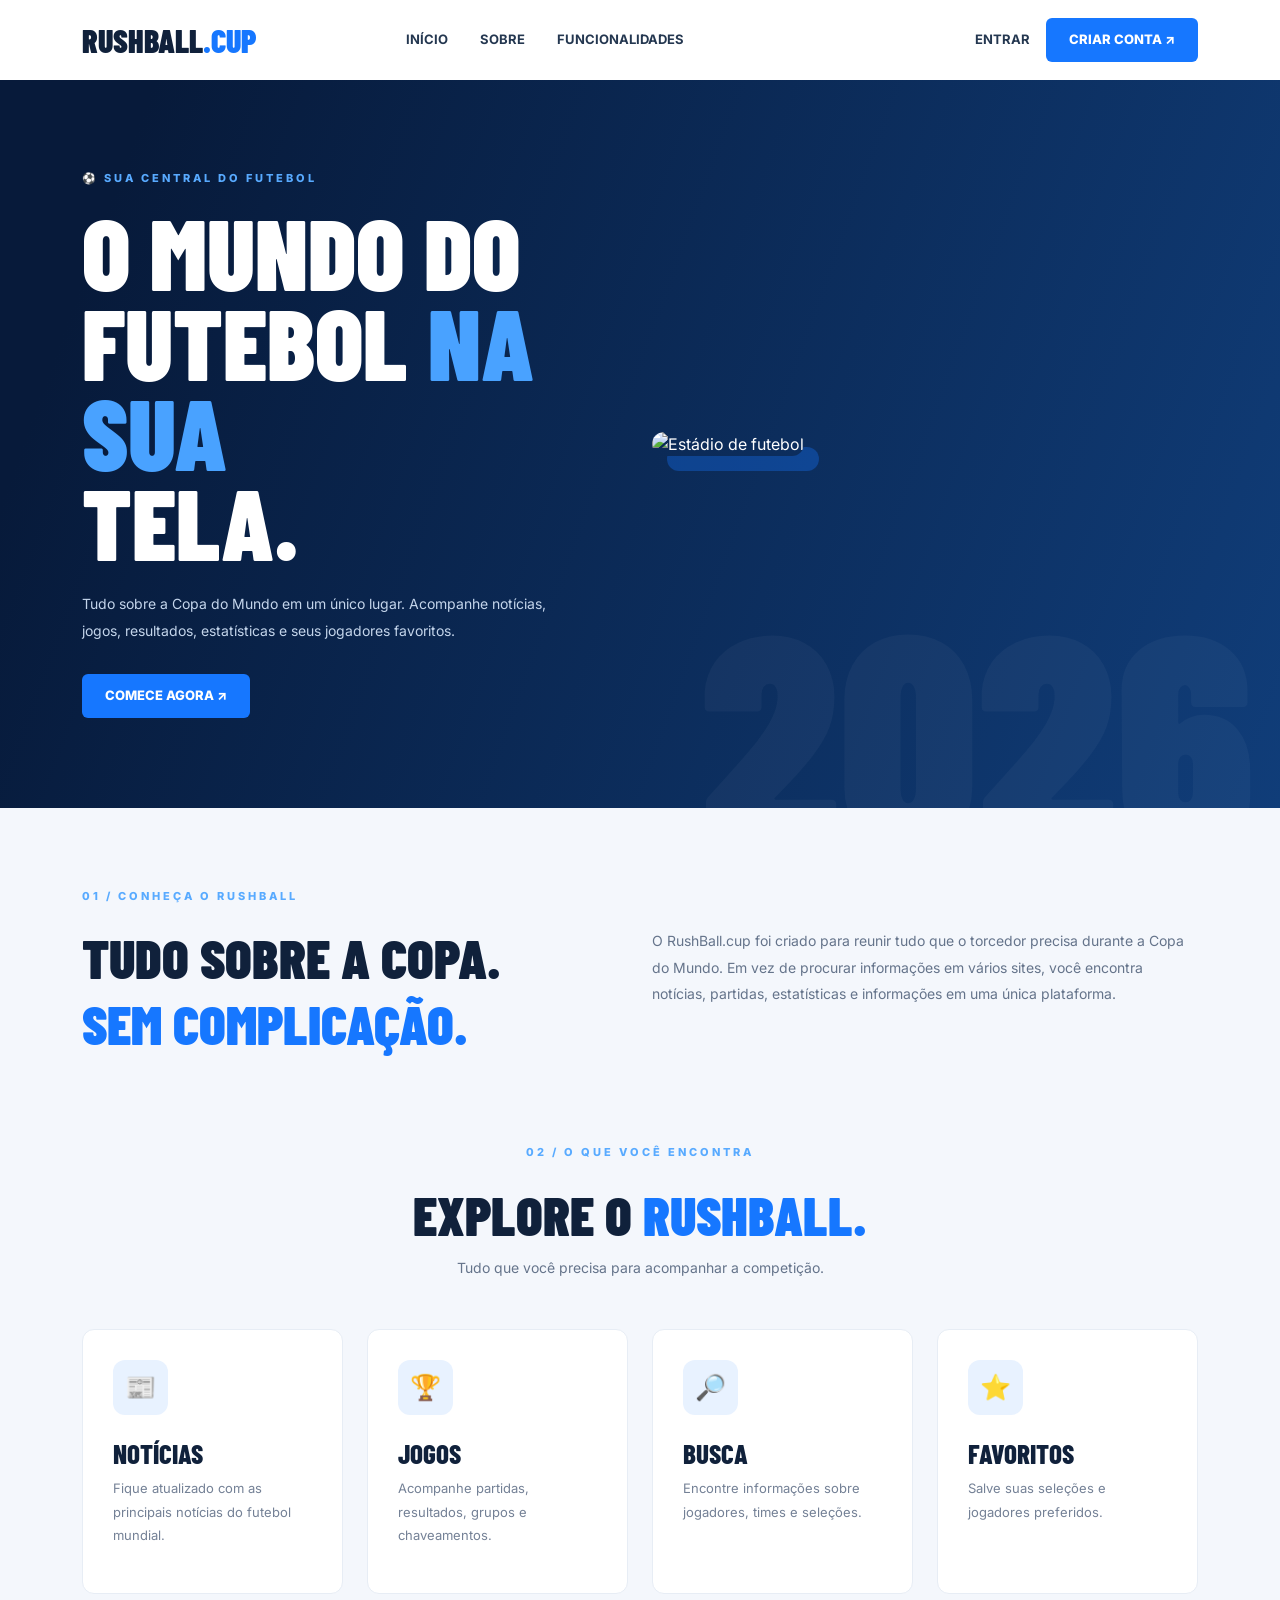
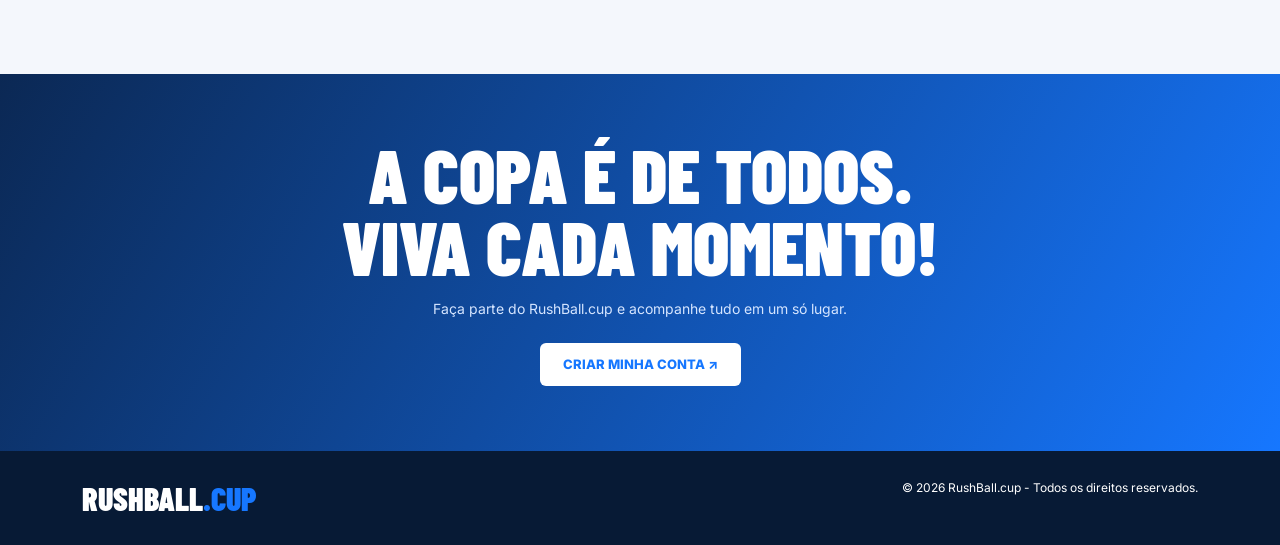
==== src/main/resources/templates/index.html @ 92660fd3 "index" ====
<!DOCTYPE html>
<html lang="pt-br">
<head>
<meta charset="UTF-8">
<meta name="viewport" content="width=device-width, initial-scale=1.0">
<title>RushBall.cup</title>

<link href="https://cdn.jsdelivr.net/npm/bootstrap@5.3.3/dist/css/bootstrap.min.css" rel="stylesheet">
<link href="https://fonts.googleapis.com/css2?family=Barlow+Condensed:wght@600;700;800;900&family=Inter:wght@400;500;600;700;800&display=swap" rel="stylesheet">

<style>
* {
    margin: 0;
    padding: 0;
    box-sizing: border-box;
}

body {
    background: #f4f7fc;
    color: #10213b;
    font-family: 'Inter', sans-serif;
}

/* NAVBAR */

.navbar {
    background: white;
    padding: 18px 0;
    box-shadow: 0 2px 15px #10213b0a;
}

.logo {
    font: 900 32px 'Barlow Condensed';
    color: #10213b;
    text-decoration: none;
}

.logo span {
    color: #1677ff;
}

.nav-link {
    color: #243750;
    font-size: 13px;
    font-weight: 700;
}

.nav-link:hover {
    color: #1677ff;
}

.btn-blue {
    background: #1677ff;
    color: white;
    padding: 12px 23px;
    border-radius: 6px;
    text-decoration: none;
    font-size: 13px;
    font-weight: 800;
    display: inline-block;
    border: none;
    transition: .3s;
}

.btn-blue:hover {
    background: #095bc9;
    color: white;
    transform: translateY(-3px);
}

/* HERO */

.hero {
    background: linear-gradient(110deg, #071a3a 10%, #103d79 100%);
    color: white;
    padding: 90px 0;
    overflow: hidden;
    position: relative;
}

.hero::after {
    content: "2026";
    position: absolute;
    right: 2%;
    bottom: -100px;
    font: 900 300px 'Barlow Condensed';
    color: #ffffff09;
}

.hero h1 {
    font: 900 clamp(65px, 8vw, 100px)/.9 'Barlow Condensed';
    position: relative;
    z-index: 1;
}

.hero h1 span {
    color: #49a2ff;
}

.hero p {
    color: #c4d5eb;
    font-size: 14px;
    line-height: 1.9;
    max-width: 470px;
    margin: 25px 0 30px;
    position: relative;
    z-index: 1;
}

.tag {
    color: #58aaff;
    font-size: 11px;
    font-weight: 800;
    letter-spacing: 3px;
    margin-bottom: 20px;
}

.hero-image {
    width: 100%;
    height: 350px;
    object-fit: cover;
    border-radius: 15px;
    box-shadow: 15px 15px 0 #1677ff55;
    position: relative;
    z-index: 1;
}

/* SOBRE */

section {
    padding: 80px 0;
}

.section-title {
    font: 900 55px 'Barlow Condensed';
    text-transform: uppercase;
}

.section-title span {
    color: #1677ff;
}

.description {
    color: #65748b;
    font-size: 14px;
    line-height: 1.9;
}

/* FUNCIONALIDADES */

.feature {
    background: white;
    padding: 30px;
    border-radius: 12px;
    height: 100%;
    border: 1px solid #e7edf5;
    transition: .3s;
}

.feature:hover {
    transform: translateY(-7px);
    box-shadow: 0 12px 30px #10213b12;
    border-color: #1677ff;
}

.feature-icon {
    width: 55px;
    height: 55px;
    border-radius: 12px;
    background: #e8f2ff;
    color: #1677ff;
    display: flex;
    justify-content: center;
    align-items: center;
    font-size: 25px;
}

.feature h3 {
    font: 800 27px 'Barlow Condensed';
    margin-top: 22px;
}

.feature p {
    color: #748196;
    font-size: 13px;
    line-height: 1.8;
}

/* CHAMADA FINAL */

.banner {
    background: linear-gradient(120deg, #0b2854, #1677ff);
    color: white;
    padding: 65px 20px;
    text-align: center;
}

.banner h2 {
    font: 900 clamp(45px, 7vw, 75px)/.95 'Barlow Condensed';
}

.banner p {
    color: #d5e5ff;
    font-size: 14px;
}

.banner .btn-blue {
    background: white;
    color: #1677ff;
}

.banner .btn-blue:hover {
    background: #e6f0ff;
}

/* FOOTER */

footer {
    background: #071a35;
    color: white;
    padding: 28px 0;
    font-size: 12px;
}

@media(max-width: 768px) {
    .hero {
        padding: 65px 0;
    }

    .hero-image {
        margin-top: 45px;
        height: 250px;
    }

    .section-title {
        font-size: 43px;
    }

    .navbar .btn-blue {
        margin-top: 10px;
    }
}
</style>
</head>

<body>

<!-- MENU -->
<nav class="navbar navbar-expand-lg">
<div class="container">

<a href="#" class="logo">RUSHBALL<span>.CUP</span></a>

<button class="navbar-toggler" type="button" data-bs-toggle="collapse" data-bs-target="#menu">
<span class="navbar-toggler-icon"></span>
</button>

<div class="collapse navbar-collapse" id="menu">

<!-- LINKS CENTRALIZADOS -->
<ul class="navbar-nav mx-auto gap-lg-3">
<li class="nav-item"><a href="#" class="nav-link">INÍCIO</a></li>
<li class="nav-item"><a href="#sobre" class="nav-link">SOBRE</a></li>
<li class="nav-item"><a href="#recursos" class="nav-link">FUNCIONALIDADES</a></li>
</ul>

<!-- BOTÕES À DIREITA -->
<div class="d-flex align-items-center gap-3 ms-auto">
<a href="login.html" class="nav-link mb-0">ENTRAR</a>
<a href="cadastro.html" class="btn-blue">CRIAR CONTA ↗</a>
</div>

</div>
</div>
</nav>

<!-- BANNER PRINCIPAL -->
<div class="hero">
<div class="container">
<div class="row align-items-center">

<div class="col-lg-6">

<div class="tag">⚽ SUA CENTRAL DO FUTEBOL</div>

<h1>
O MUNDO DO<br>
FUTEBOL <span>NA SUA</span><br>
TELA.
</h1>

<p>
Tudo sobre a Copa do Mundo em um único lugar.
Acompanhe notícias, jogos, resultados, estatísticas
e seus jogadores favoritos.
</p>

<a href="cadastro.html" class="btn-blue">
COMECE AGORA ↗
</a>

</div>

<div class="col-lg-6">
<img class="hero-image"
src="https://images.unsplash.com/photo-1508098682722-e99c43a406b2?w=1000"
alt="Estádio de futebol">
</div>

</div>
</div>
</div>

<!-- SOBRE -->
<section id="sobre">
<div class="container">
<div class="row align-items-center">

<div class="col-lg-6">
<div class="tag">01 / CONHEÇA O RUSHBALL</div>

<h2 class="section-title">
TUDO SOBRE A COPA.<br>
<span>SEM COMPLICAÇÃO.</span>
</h2>
</div>

<div class="col-lg-6">
<p class="description">
O RushBall.cup foi criado para reunir tudo que o torcedor
precisa durante a Copa do Mundo. Em vez de procurar
informações em vários sites, você encontra notícias,
partidas, estatísticas e informações em uma única plataforma.
</p>
</div>

</div>
</div>
</section>

<!-- FUNCIONALIDADES -->
<section id="recursos" style="padding-top: 0">
<div class="container">

<div class="text-center mb-5">
<div class="tag">02 / O QUE VOCÊ ENCONTRA</div>
<h2 class="section-title">
EXPLORE O <span>RUSHBALL.</span>
</h2>
<p class="description">Tudo que você precisa para acompanhar a competição.</p>
</div>

<div class="row g-4">

<div class="col-md-3">
<div class="feature">
<div class="feature-icon">📰</div>
<h3>NOTÍCIAS</h3>
<p>Fique atualizado com as principais notícias do futebol mundial.</p>
</div>
</div>

<div class="col-md-3">
<div class="feature">
<div class="feature-icon">🏆</div>
<h3>JOGOS</h3>
<p>Acompanhe partidas, resultados, grupos e chaveamentos.</p>
</div>
</div>

<div class="col-md-3">
<div class="feature">
<div class="feature-icon">🔎</div>
<h3>BUSCA</h3>
<p>Encontre informações sobre jogadores, times e seleções.</p>
</div>
</div>

<div class="col-md-3">
<div class="feature">
<div class="feature-icon">⭐</div>
<h3>FAVORITOS</h3>
<p>Salve suas seleções e jogadores preferidos.</p>
</div>
</div>

</div>
</div>
</section>

<!-- CHAMADA FINAL -->
<div class="banner">
<div class="container">
<h2>A COPA É DE TODOS.<br>VIVA CADA MOMENTO!</h2>

<p class="mt-3 mb-4">
Faça parte do RushBall.cup e acompanhe tudo em um só lugar.
</p>

<a href="cadastro.html" class="btn-blue">
CRIAR MINHA CONTA ↗
</a>
</div>
</div>

<!-- RODAPÉ -->
<footer>
<div class="container d-flex justify-content-between flex-wrap gap-3">
<strong class="logo text-white">RUSHBALL<span>.CUP</span></strong>
<span>© 2026 RushBall.cup - Todos os direitos reservados.</span>
</div>
</footer>

<script src="https://cdn.jsdelivr.net/npm/bootstrap@5.3.3/dist/js/bootstrap.bundle.min.js"></script>

</body>
</html>
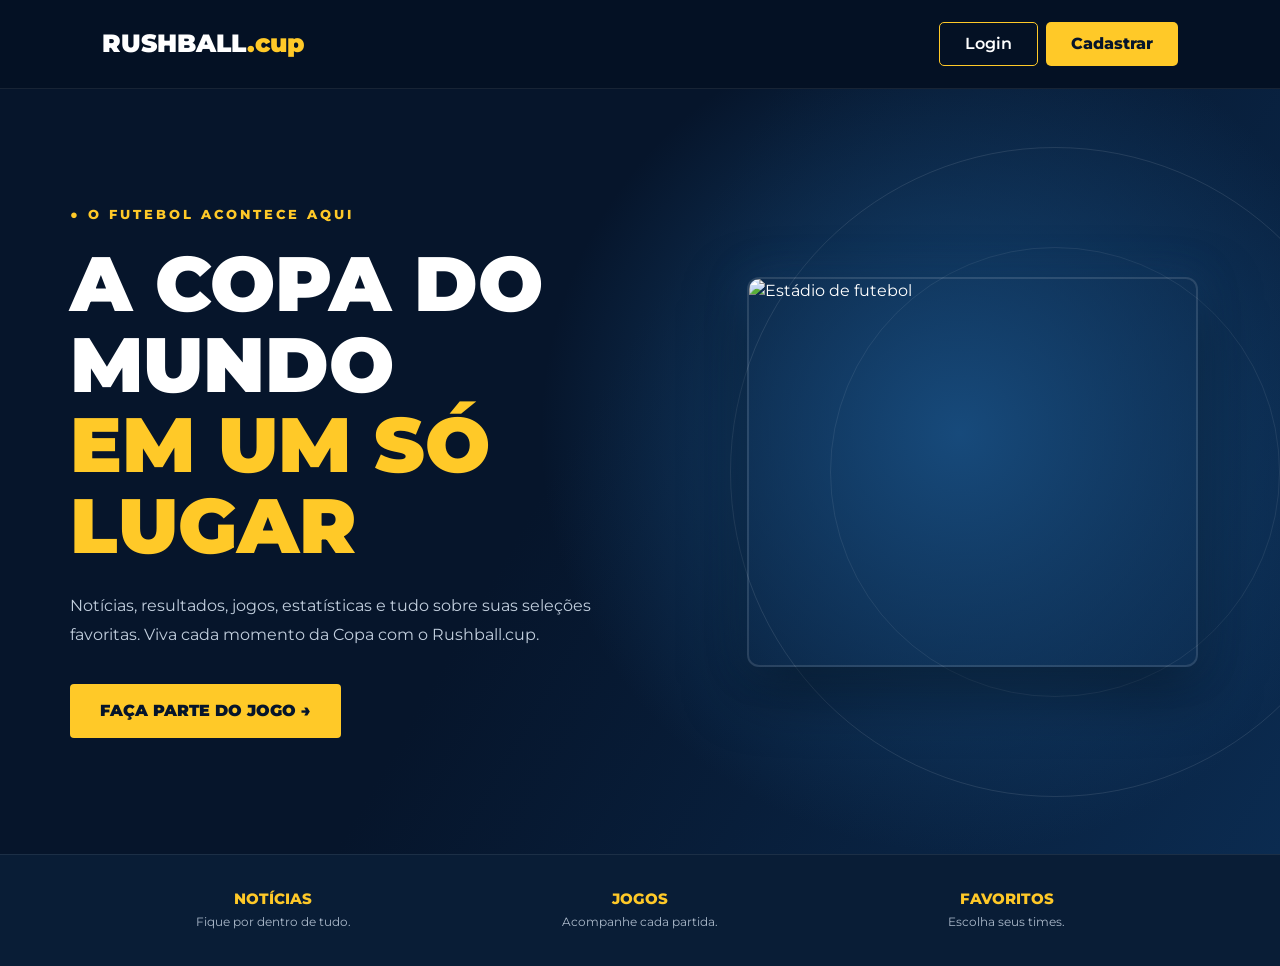
==== commit 7fb90799: "Mudanças no HTML e CSS" ====
--- a/src/main/resources/templates/index.html
+++ b/src/main/resources/templates/index.html
@@ -2,417 +2,348 @@
 <!DOCTYPE html>
 <html lang="pt-br">
 <head>
-<meta charset="UTF-8">
-<meta name="viewport" content="width=device-width, initial-scale=1.0">
-<title>RushBall.cup</title>
-
-<link href="https://cdn.jsdelivr.net/npm/bootstrap@5.3.3/dist/css/bootstrap.min.css" rel="stylesheet">
-<link href="https://fonts.googleapis.com/css2?family=Barlow+Condensed:wght@600;700;800;900&family=Inter:wght@400;500;600;700;800&display=swap" rel="stylesheet">
-
-<style>
-* {
-    margin: 0;
-    padding: 0;
-    box-sizing: border-box;
-}
-
-body {
-    background: #f4f7fc;
-    color: #10213b;
-    font-family: 'Inter', sans-serif;
-}
-
-/* NAVBAR */
-
-.navbar {
-    background: white;
-    padding: 18px 0;
-    box-shadow: 0 2px 15px #10213b0a;
-}
-
-.logo {
-    font: 900 32px 'Barlow Condensed';
-    color: #10213b;
-    text-decoration: none;
-}
-
-.logo span {
-    color: #1677ff;
-}
-
-.nav-link {
-    color: #243750;
-    font-size: 13px;
-    font-weight: 700;
-}
-
-.nav-link:hover {
-    color: #1677ff;
-}
-
-.btn-blue {
-    background: #1677ff;
-    color: white;
-    padding: 12px 23px;
-    border-radius: 6px;
-    text-decoration: none;
-    font-size: 13px;
-    font-weight: 800;
-    display: inline-block;
-    border: none;
-    transition: .3s;
-}
-
-.btn-blue:hover {
-    background: #095bc9;
-    color: white;
-    transform: translateY(-3px);
-}
-
-/* HERO */
-
-.hero {
-    background: linear-gradient(110deg, #071a3a 10%, #103d79 100%);
-    color: white;
-    padding: 90px 0;
-    overflow: hidden;
-    position: relative;
-}
-
-.hero::after {
-    content: "2026";
-    position: absolute;
-    right: 2%;
-    bottom: -100px;
-    font: 900 300px 'Barlow Condensed';
-    color: #ffffff09;
-}
-
-.hero h1 {
-    font: 900 clamp(65px, 8vw, 100px)/.9 'Barlow Condensed';
-    position: relative;
-    z-index: 1;
-}
-
-.hero h1 span {
-    color: #49a2ff;
-}
-
-.hero p {
-    color: #c4d5eb;
-    font-size: 14px;
-    line-height: 1.9;
-    max-width: 470px;
-    margin: 25px 0 30px;
-    position: relative;
-    z-index: 1;
-}
-
-.tag {
-    color: #58aaff;
-    font-size: 11px;
-    font-weight: 800;
-    letter-spacing: 3px;
-    margin-bottom: 20px;
-}
-
-.hero-image {
-    width: 100%;
-    height: 350px;
-    object-fit: cover;
-    border-radius: 15px;
-    box-shadow: 15px 15px 0 #1677ff55;
-    position: relative;
-    z-index: 1;
-}
-
-/* SOBRE */
-
-section {
-    padding: 80px 0;
-}
-
-.section-title {
-    font: 900 55px 'Barlow Condensed';
-    text-transform: uppercase;
-}
-
-.section-title span {
-    color: #1677ff;
-}
-
-.description {
-    color: #65748b;
-    font-size: 14px;
-    line-height: 1.9;
-}
-
-/* FUNCIONALIDADES */
-
-.feature {
-    background: white;
-    padding: 30px;
-    border-radius: 12px;
-    height: 100%;
-    border: 1px solid #e7edf5;
-    transition: .3s;
-}
-
-.feature:hover {
-    transform: translateY(-7px);
-    box-shadow: 0 12px 30px #10213b12;
-    border-color: #1677ff;
-}
-
-.feature-icon {
-    width: 55px;
-    height: 55px;
-    border-radius: 12px;
-    background: #e8f2ff;
-    color: #1677ff;
-    display: flex;
-    justify-content: center;
-    align-items: center;
-    font-size: 25px;
-}
-
-.feature h3 {
-    font: 800 27px 'Barlow Condensed';
-    margin-top: 22px;
-}
-
-.feature p {
-    color: #748196;
-    font-size: 13px;
-    line-height: 1.8;
-}
-
-/* CHAMADA FINAL */
-
-.banner {
-    background: linear-gradient(120deg, #0b2854, #1677ff);
-    color: white;
-    padding: 65px 20px;
-    text-align: center;
-}
-
-.banner h2 {
-    font: 900 clamp(45px, 7vw, 75px)/.95 'Barlow Condensed';
-}
-
-.banner p {
-    color: #d5e5ff;
-    font-size: 14px;
-}
-
-.banner .btn-blue {
-    background: white;
-    color: #1677ff;
-}
-
-.banner .btn-blue:hover {
-    background: #e6f0ff;
-}
-
-/* FOOTER */
-
-footer {
-    background: #071a35;
-    color: white;
-    padding: 28px 0;
-    font-size: 12px;
-}
-
-@media(max-width: 768px) {
-    .hero {
-        padding: 65px 0;
-    }
-
-    .hero-image {
-        margin-top: 45px;
-        height: 250px;
-    }
-
-    .section-title {
-        font-size: 43px;
-    }
-
-    .navbar .btn-blue {
-        margin-top: 10px;
-    }
-}
-</style>
+    <meta charset="UTF-8">
+    <meta name="viewport" content="width=device-width, initial-scale=1.0">
+    <title>Rushball.cup</title>
+
+    <link href="https://cdn.jsdelivr.net/npm/bootstrap@5.3.3/dist/css/bootstrap.min.css" rel="stylesheet">
+
+
+    <link href="https://fonts.googleapis.com/css2?family=Montserrat:wght@400;500;600;700;800;900&display=swap" rel="stylesheet">
+
+    <style>
+        * {
+            margin: 0;
+            padding: 0;
+            box-sizing: border-box;
+        }
+
+        body {
+            font-family: 'Montserrat', sans-serif;
+            background: #06152b;
+            color: white;
+            min-height: 100vh;
+        }
+
+        .navbar {
+            padding: 22px 7%;
+            background: rgba(4, 17, 36, 0.9);
+            border-bottom: 1px solid rgba(255,255,255,0.08);
+        }
+
+        .logo {
+            font-size: 25px;
+            font-weight: 900;
+            color: white;
+            text-decoration: none;
+        }
+
+        .logo span {
+            color: #ffc928;
+        }
+
+        .btn-login {
+            color: white;
+            border: 1px solid #ffc928;
+            border-radius: 5px;
+            padding: 9px 25px;
+            font-weight: 600;
+            text-decoration: none;
+            transition: 0.3s;
+        }
+
+        .btn-login:hover {
+            background: #ffc928;
+            color: #06152b;
+        }
+
+        .btn-cadastro {
+            background: #ffc928;
+            color: #06152b;
+            padding: 10px 25px;
+            border-radius: 5px;
+            font-weight: 800;
+            text-decoration: none;
+            transition: 0.3s;
+        }
+
+        .btn-cadastro:hover {
+            background: white;
+            color: #06152b;
+        }
+
+        .hero {
+            min-height: 85vh;
+            display: flex;
+            align-items: center;
+            position: relative;
+            overflow: hidden;
+            background:
+                radial-gradient(circle at 75% 45%, #174a7b 0%, transparent 40%),
+                linear-gradient(120deg, #06152b 45%, #0b2b50 100%);
+        }
+
+        .hero::before {
+            content: "";
+            position: absolute;
+            width: 650px;
+            height: 650px;
+            border: 1px solid rgba(255,255,255,0.10);
+            border-radius: 50%;
+            right: -100px;
+            top: 50%;
+            transform: translateY(-50%);
+        }
+
+        .hero:after {
+            content: "";
+            position: absolute;
+            width: 450px;
+            height: 450px;
+            border: 1px solid rgba(255,255,255,0.08);
+            border-radius: 50%;
+            right: 0;
+            top: 50%;
+            transform: translateY(-50%);
+        }
+
+        .hero-content {
+            position: relative;
+            z-index: 2;
+            padding: 80px 0;
+        }
+
+        .tag {
+            color: #ffc928;
+            font-size: 13px;
+            font-weight: 800;
+            letter-spacing: 3px;
+            margin-bottom: 20px;
+        }
+
+        .hero h1 {
+            font-size: clamp(45px, 6vw, 78px);
+            font-weight: 900;
+            line-height: 1.05;
+            text-transform: uppercase;
+            margin-bottom: 25px;
+        }
+
+        .hero h1 span {
+            color: #ffc928;
+        }
+
+        .hero p {
+            color: #c1cedd;
+            font-size: 16px;
+            line-height: 1.8;
+            max-width: 530px;
+            margin-bottom: 35px;
+        }
+
+        .hero-button {
+            display: inline-block;
+            background: #ffc928;
+            color: #06152b;
+            padding: 15px 30px;
+            text-decoration: none;
+            font-weight: 900;
+            border-radius: 4px;
+            transition: 0.3s;
+        }
+
+        .hero-button:hover {
+            background: white;
+            transform: translateY(-3px);
+        }
+
+      
+
+        .football-card {
+            position: relative;
+            z-index: 2;
+            display: flex;
+            align-items: center;
+            justify-content: center;
+            height: 420px;
+        }
+
+        .stadium-img {
+            width: 100%;
+            max-width: 520px;
+            height: 390px;
+            object-fit: cover;
+            border-radius: 12px;
+
+            box-shadow:
+                0 20px 60px rgba(0,0,0,0.5),
+                0 0 40px rgba(30,110,190,0.25);
+
+            border: 2px solid rgba(255,255,255,0.12);
+
+            animation: float 4s ease-in-out infinite;
+        }
+
+        @keyframes float {
+            0%, 100% {
+                transform: translateY(0);
+            }
+
+            50% {
+                transform: translateY(-12px);
+            }
+        }
+
+        
+
+        .features {
+            background: #091d36;
+            padding: 25px 7%;
+            border-top: 1px solid rgba(255,255,255,0.08);
+        }
+
+        .feature-item {
+            text-align: center;
+            padding: 10px;
+        }
+
+        .feature-item h5 {
+            color: #ffc928;
+            font-size: 15px;
+            font-weight: 800;
+            margin-bottom: 5px;
+        }
+
+        .feature-item p {
+            color: #aab8c9;
+            font-size: 12px;
+            margin: 0;
+        }
+
+        
+
+        @media (max-width: 768px) {
+            .navbar {
+                padding: 18px 5%;
+            }
+
+            .hero {
+                text-align: center;
+            }
+
+            .hero-content {
+                padding: 60px 20px 20px;
+            }
+
+            .hero p {
+                margin-left: auto;
+                margin-right: auto;
+            }
+
+            .football-card {
+                height: 280px;
+                padding: 15px;
+            }
+
+            .stadium-img {
+                height: 250px;
+            }
+
+            .features {
+                padding: 20px;
+            }
+        }
+
+    </style>
 </head>
 
 <body>
 
-<!-- MENU -->
-<nav class="navbar navbar-expand-lg">
-<div class="container">
-
-<a href="#" class="logo">RUSHBALL<span>.CUP</span></a>
-
-<button class="navbar-toggler" type="button" data-bs-toggle="collapse" data-bs-target="#menu">
-<span class="navbar-toggler-icon"></span>
-</button>
-
-<div class="collapse navbar-collapse" id="menu">
-
-<!-- LINKS CENTRALIZADOS -->
-<ul class="navbar-nav mx-auto gap-lg-3">
-<li class="nav-item"><a href="#" class="nav-link">INÍCIO</a></li>
-<li class="nav-item"><a href="#sobre" class="nav-link">SOBRE</a></li>
-<li class="nav-item"><a href="#recursos" class="nav-link">FUNCIONALIDADES</a></li>
-</ul>
-
-<!-- BOTÕES À DIREITA -->
-<div class="d-flex align-items-center gap-3 ms-auto">
-<a href="login.html" class="nav-link mb-0">ENTRAR</a>
-<a href="cadastro.html" class="btn-blue">CRIAR CONTA ↗</a>
-</div>
-
-</div>
-</div>
-</nav>
-
-<!-- BANNER PRINCIPAL -->
-<div class="hero">
-<div class="container">
-<div class="row align-items-center">
-
-<div class="col-lg-6">
-
-<div class="tag">⚽ SUA CENTRAL DO FUTEBOL</div>
-
-<h1>
-O MUNDO DO<br>
-FUTEBOL <span>NA SUA</span><br>
-TELA.
-</h1>
-
-<p>
-Tudo sobre a Copa do Mundo em um único lugar.
-Acompanhe notícias, jogos, resultados, estatísticas
-e seus jogadores favoritos.
-</p>
-
-<a href="cadastro.html" class="btn-blue">
-COMECE AGORA ↗
-</a>
-
-</div>
-
-<div class="col-lg-6">
-<img class="hero-image"
-src="https://images.unsplash.com/photo-1508098682722-e99c43a406b2?w=1000"
-alt="Estádio de futebol">
-</div>
-
-</div>
-</div>
-</div>
-
-<!-- SOBRE -->
-<section id="sobre">
-<div class="container">
-<div class="row align-items-center">
-
-<div class="col-lg-6">
-<div class="tag">01 / CONHEÇA O RUSHBALL</div>
-
-<h2 class="section-title">
-TUDO SOBRE A COPA.<br>
-<span>SEM COMPLICAÇÃO.</span>
-</h2>
-</div>
-
-<div class="col-lg-6">
-<p class="description">
-O RushBall.cup foi criado para reunir tudo que o torcedor
-precisa durante a Copa do Mundo. Em vez de procurar
-informações em vários sites, você encontra notícias,
-partidas, estatísticas e informações em uma única plataforma.
-</p>
-</div>
-
-</div>
-</div>
-</section>
-
-<!-- FUNCIONALIDADES -->
-<section id="recursos" style="padding-top: 0">
-<div class="container">
-
-<div class="text-center mb-5">
-<div class="tag">02 / O QUE VOCÊ ENCONTRA</div>
-<h2 class="section-title">
-EXPLORE O <span>RUSHBALL.</span>
-</h2>
-<p class="description">Tudo que você precisa para acompanhar a competição.</p>
-</div>
-
-<div class="row g-4">
-
-<div class="col-md-3">
-<div class="feature">
-<div class="feature-icon">📰</div>
-<h3>NOTÍCIAS</h3>
-<p>Fique atualizado com as principais notícias do futebol mundial.</p>
-</div>
-</div>
-
-<div class="col-md-3">
-<div class="feature">
-<div class="feature-icon">🏆</div>
-<h3>JOGOS</h3>
-<p>Acompanhe partidas, resultados, grupos e chaveamentos.</p>
-</div>
-</div>
-
-<div class="col-md-3">
-<div class="feature">
-<div class="feature-icon">🔎</div>
-<h3>BUSCA</h3>
-<p>Encontre informações sobre jogadores, times e seleções.</p>
-</div>
-</div>
-
-<div class="col-md-3">
-<div class="feature">
-<div class="feature-icon">⭐</div>
-<h3>FAVORITOS</h3>
-<p>Salve suas seleções e jogadores preferidos.</p>
-</div>
-</div>
-
-</div>
-</div>
-</section>
-
-<!-- CHAMADA FINAL -->
-<div class="banner">
-<div class="container">
-<h2>A COPA É DE TODOS.<br>VIVA CADA MOMENTO!</h2>
-
-<p class="mt-3 mb-4">
-Faça parte do RushBall.cup e acompanhe tudo em um só lugar.
-</p>
-
-<a href="cadastro.html" class="btn-blue">
-CRIAR MINHA CONTA ↗
-</a>
-</div>
-</div>
-
-<!-- RODAPÉ -->
-<footer>
-<div class="container d-flex justify-content-between flex-wrap gap-3">
-<strong class="logo text-white">RUSHBALL<span>.CUP</span></strong>
-<span>© 2026 RushBall.cup - Todos os direitos reservados.</span>
-</div>
-</footer>
-
-<script src="https://cdn.jsdelivr.net/npm/bootstrap@5.3.3/dist/js/bootstrap.bundle.min.js"></script>
+
+    <nav class="navbar navbar-expand">
+        <div class="container-fluid">
+
+            <a href="#" class="logo">
+                RUSHBALL<span>.cup</span>
+            </a>
+
+            <div class="d-flex gap-2">
+                <a href="login.html" class="btn-login">Login</a>
+                <a href="cadastro.html" class="btn-cadastro">Cadastrar</a>
+            </div>
+
+        </div>
+    </nav>
+
+   
+    <section class="hero">
+
+        <div class="container">
+            <div class="row align-items-center">
+
+                <div class="col-lg-7 hero-content">
+
+                    <div class="tag">
+                        ● O FUTEBOL ACONTECE AQUI
+                    </div>
+
+                    <h1>
+                        A COPA DO MUNDO
+                        <br>
+                        <span>EM UM SÓ LUGAR</span>
+                    </h1>
+
+                    <p>
+                        Notícias, resultados, jogos, estatísticas e tudo
+                        sobre suas seleções favoritas. Viva cada momento
+                        da Copa com o Rushball.cup.
+                    </p>
+
+                    <a href="cadastro.html" class="hero-button">
+                        FAÇA PARTE DO JOGO →
+                    </a>
+
+                </div>
+
+                <div class="col-lg-5 football-card">
+
+                    <img
+                        src="https://images.unsplash.com/photo-1522778119026-d647f0596c20?auto=format&fit=crop&w=1200&q=85"
+                        alt="Estádio de futebol"
+                        class="stadium-img"
+                    >
+
+                </div>
+
+            </div>
+        </div>
+
+    </section>
+
+    <section class="features">
+
+        <div class="container">
+            <div class="row">
+
+                <div class="col-4 feature-item">
+                    <h5>NOTÍCIAS</h5>
+                    <p>Fique por dentro de tudo.</p>
+                </div>
+
+                <div class="col-4 feature-item">
+                    <h5>JOGOS</h5>
+                    <p>Acompanhe cada partida.</p>
+                </div>
+
+                <div class="col-4 feature-item">
+                    <h5>FAVORITOS</h5>
+                    <p>Escolha seus times.</p>
+             </div>
+
+            </div>
+        </div>
+
+    </section>
 
 </body>
 </html>
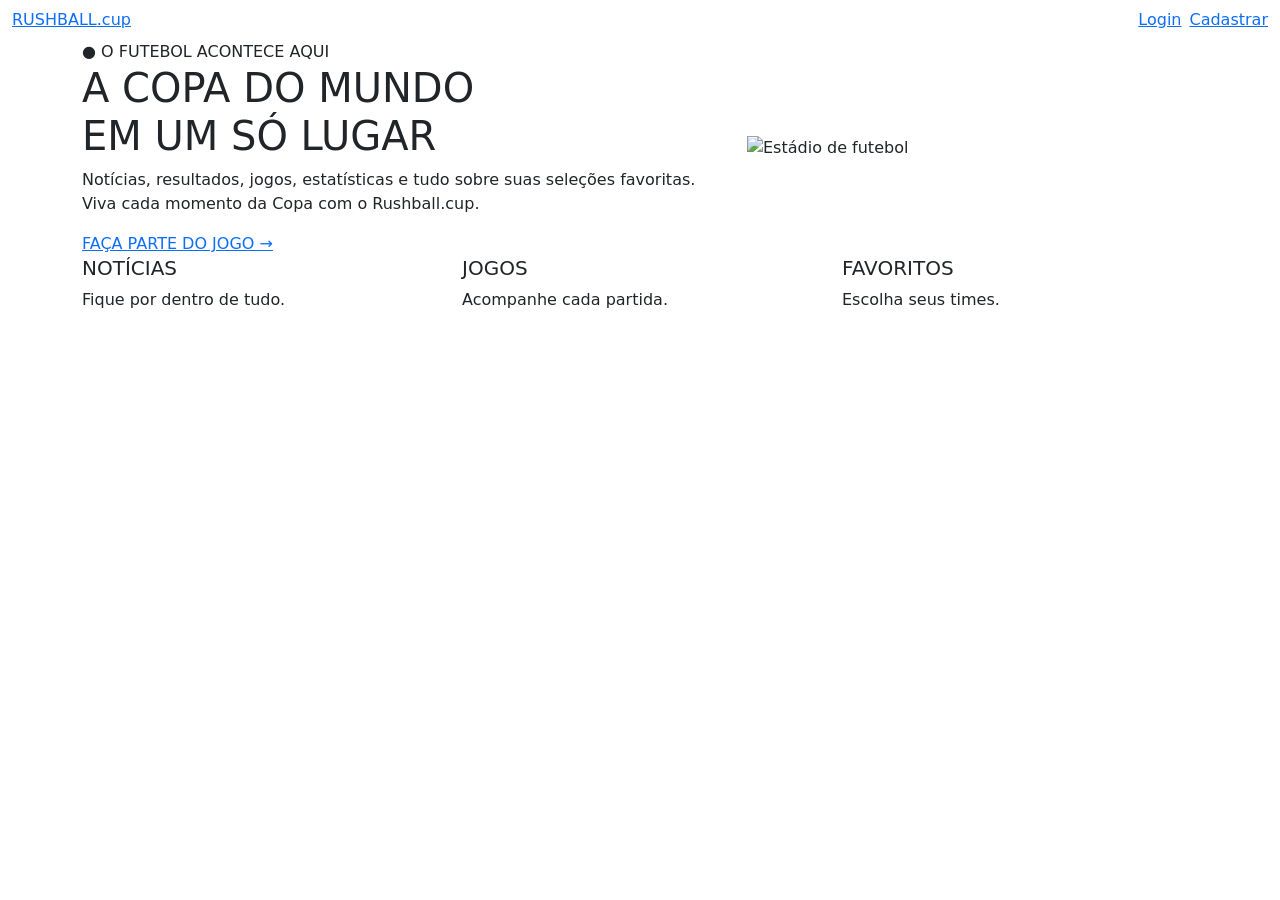
==== commit aa8b94cd: "Adicionando paginas html" ====
--- a/src/main/resources/templates/index.html
+++ b/src/main/resources/templates/index.html
@@ -11,250 +11,8 @@
 
     <link href="https://fonts.googleapis.com/css2?family=Montserrat:wght@400;500;600;700;800;900&display=swap" rel="stylesheet">
 
-    <style>
-        * {
-            margin: 0;
-            padding: 0;
-            box-sizing: border-box;
-        }
+    <link rel="stylesheet" th:href="@{/static/css/index.css}">
 
-        body {
-            font-family: 'Montserrat', sans-serif;
-            background: #06152b;
-            color: white;
-            min-height: 100vh;
-        }
-
-        .navbar {
-            padding: 22px 7%;
-            background: rgba(4, 17, 36, 0.9);
-            border-bottom: 1px solid rgba(255,255,255,0.08);
-        }
-
-        .logo {
-            font-size: 25px;
-            font-weight: 900;
-            color: white;
-            text-decoration: none;
-        }
-
-        .logo span {
-            color: #ffc928;
-        }
-
-        .btn-login {
-            color: white;
-            border: 1px solid #ffc928;
-            border-radius: 5px;
-            padding: 9px 25px;
-            font-weight: 600;
-            text-decoration: none;
-            transition: 0.3s;
-        }
-
-        .btn-login:hover {
-            background: #ffc928;
-            color: #06152b;
-        }
-
-        .btn-cadastro {
-            background: #ffc928;
-            color: #06152b;
-            padding: 10px 25px;
-            border-radius: 5px;
-            font-weight: 800;
-            text-decoration: none;
-            transition: 0.3s;
-        }
-
-        .btn-cadastro:hover {
-            background: white;
-            color: #06152b;
-        }
-
-        .hero {
-            min-height: 85vh;
-            display: flex;
-            align-items: center;
-            position: relative;
-            overflow: hidden;
-            background:
-                radial-gradient(circle at 75% 45%, #174a7b 0%, transparent 40%),
-                linear-gradient(120deg, #06152b 45%, #0b2b50 100%);
-        }
-
-        .hero::before {
-            content: "";
-            position: absolute;
-            width: 650px;
-            height: 650px;
-            border: 1px solid rgba(255,255,255,0.10);
-            border-radius: 50%;
-            right: -100px;
-            top: 50%;
-            transform: translateY(-50%);
-        }
-
-        .hero:after {
-            content: "";
-            position: absolute;
-            width: 450px;
-            height: 450px;
-            border: 1px solid rgba(255,255,255,0.08);
-            border-radius: 50%;
-            right: 0;
-            top: 50%;
-            transform: translateY(-50%);
-        }
-
-        .hero-content {
-            position: relative;
-            z-index: 2;
-            padding: 80px 0;
-        }
-
-        .tag {
-            color: #ffc928;
-            font-size: 13px;
-            font-weight: 800;
-            letter-spacing: 3px;
-            margin-bottom: 20px;
-        }
-
-        .hero h1 {
-            font-size: clamp(45px, 6vw, 78px);
-            font-weight: 900;
-            line-height: 1.05;
-            text-transform: uppercase;
-            margin-bottom: 25px;
-        }
-
-        .hero h1 span {
-            color: #ffc928;
-        }
-
-        .hero p {
-            color: #c1cedd;
-            font-size: 16px;
-            line-height: 1.8;
-            max-width: 530px;
-            margin-bottom: 35px;
-        }
-
-        .hero-button {
-            display: inline-block;
-            background: #ffc928;
-            color: #06152b;
-            padding: 15px 30px;
-            text-decoration: none;
-            font-weight: 900;
-            border-radius: 4px;
-            transition: 0.3s;
-        }
-
-        .hero-button:hover {
-            background: white;
-            transform: translateY(-3px);
-        }
-
-      
-
-        .football-card {
-            position: relative;
-            z-index: 2;
-            display: flex;
-            align-items: center;
-            justify-content: center;
-            height: 420px;
-        }
-
-        .stadium-img {
-            width: 100%;
-            max-width: 520px;
-            height: 390px;
-            object-fit: cover;
-            border-radius: 12px;
-
-            box-shadow:
-                0 20px 60px rgba(0,0,0,0.5),
-                0 0 40px rgba(30,110,190,0.25);
-
-            border: 2px solid rgba(255,255,255,0.12);
-
-            animation: float 4s ease-in-out infinite;
-        }
-
-        @keyframes float {
-            0%, 100% {
-                transform: translateY(0);
-            }
-
-            50% {
-                transform: translateY(-12px);
-            }
-        }
-
-        
-
-        .features {
-            background: #091d36;
-            padding: 25px 7%;
-            border-top: 1px solid rgba(255,255,255,0.08);
-        }
-
-        .feature-item {
-            text-align: center;
-            padding: 10px;
-        }
-
-        .feature-item h5 {
-            color: #ffc928;
-            font-size: 15px;
-            font-weight: 800;
-            margin-bottom: 5px;
-        }
-
-        .feature-item p {
-            color: #aab8c9;
-            font-size: 12px;
-            margin: 0;
-        }
-
-        
-
-        @media (max-width: 768px) {
-            .navbar {
-                padding: 18px 5%;
-            }
-
-            .hero {
-                text-align: center;
-            }
-
-            .hero-content {
-                padding: 60px 20px 20px;
-            }
-
-            .hero p {
-                margin-left: auto;
-                margin-right: auto;
-            }
-
-            .football-card {
-                height: 280px;
-                padding: 15px;
-            }
-
-            .stadium-img {
-                height: 250px;
-            }
-
-            .features {
-                padding: 20px;
-            }
-        }
-
-    </style>
 </head>
 
 <body>
